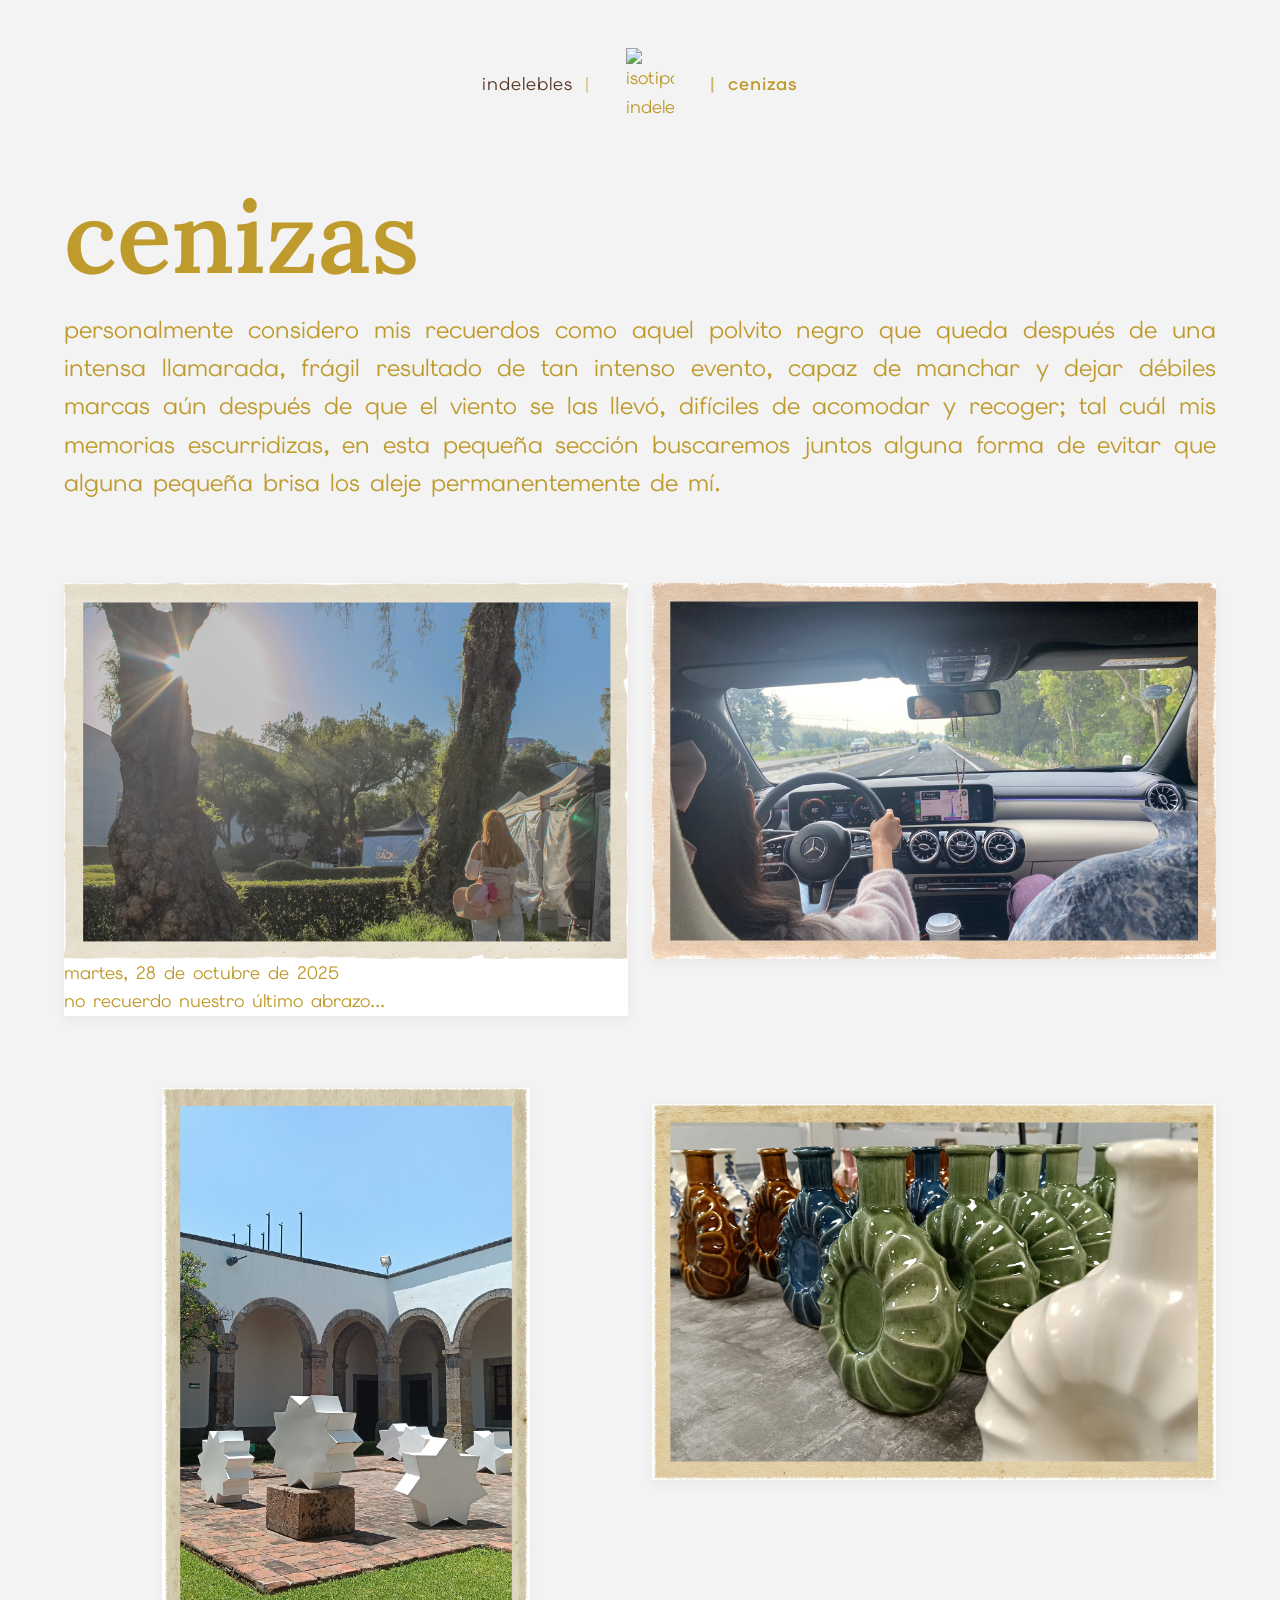
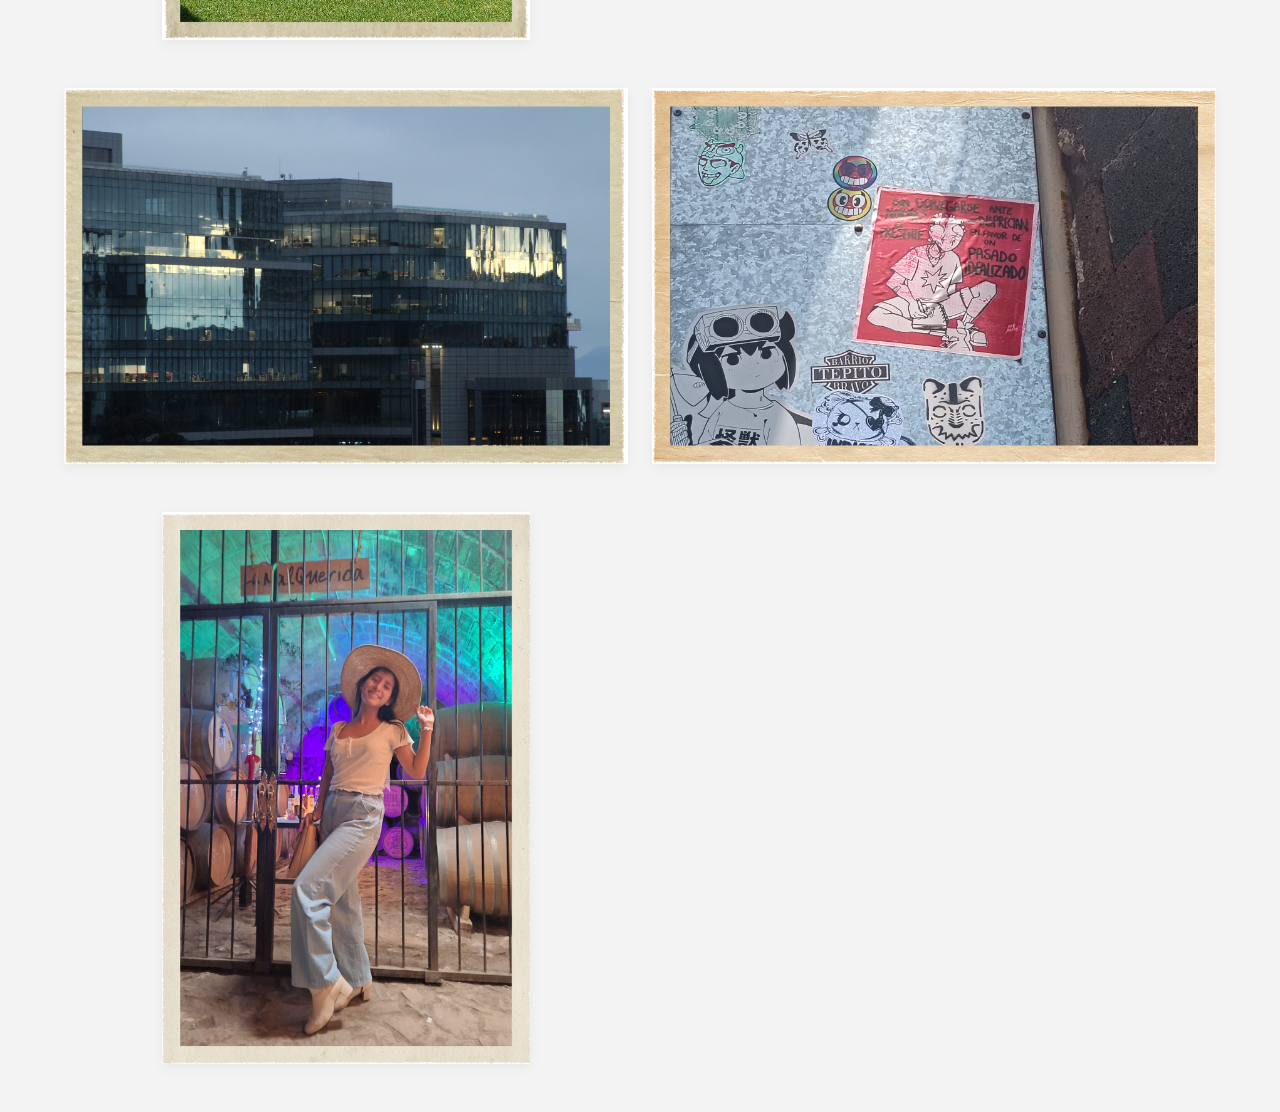
==== cenizas.html @ dd86d841 "Add files via upload" ====
<!DOCTYPE html>
<html lang="es">
<head>
    <meta charset="UTF-8">
    <meta name="viewport" content="width=device-width, initial-scale=1.0">
    <title>Cenizas — Indelebles</title>
    <link rel="stylesheet" href="cenizas.css">
    
    <link href="https://fonts.googleapis.com/css2?family=Elms+Sans&display=swap" rel="stylesheet">
    <link href="https://fonts.googleapis.com/css2?family=Lora:wght@600&display=swap" rel="stylesheet">
</head>

<body>

    <div class="page-container">
        
        <header class="main-header">
            <nav class="nav-navigation">
                <span class="nav-item">indelebles</span>
                <div class="nav-logo">
                    <img src="vector-conejo.svg" alt="Isotipo Indelebles" class="logo-vector">
                </div>
                <span class="nav-item active">cenizas</span>
            </nav>
        </header>

        <main class="main-content">
            
            <section class="intro-section">
                <h1 class="project-title">cenizas</h1>
                <p class="project-description">
                    personalmente considero mis recuerdos como aquel polvito negro que queda después de una intensa llamarada, frágil resultado de tan intenso evento, capaz de manchar y dejar débiles marcas aún después de que el viento se las llevó, difíciles de acomodar y recoger; tal cuál mis memorias escurridizas, en esta pequeña sección buscaremos juntos alguna forma de evitar que alguna pequeña brisa los aleje permanentemente de mí.
                </p>
            </section>

            <section class="gallery-grid">
                
                <figure class="gallery-item item-1">
                    <div class="flip-card-inner">
        
                        <div class="flip-card-front">
                            <img src="01.png" alt="Árboles a contraluz con destello solar">
                        </div>
        
                        <div class="flip-card-back">
                            <p class="fecha-recuerdo">martes, 28 de octubre de 2025</p>
                            <p>no recuerdo nuestro último abrazo...</p>
                        </div>
        
                    </div>
                </figure>

                <figure class="gallery-item item-2">
                    <img src="05.png" alt="Patio con arquería colonial y esculturas blancas de estrellas">
                </figure>

                <figure class="gallery-item item-3">
                    <img src="08.png" alt="Edificio moderno con fachada de cristal reflejando el atardecer">
                </figure>

                <figure class="gallery-item item-4">
                    <img src="10.png" alt="Persona con sombrero posando frente a una reja y barricas de madera">
                </figure>

                <figure class="gallery-item item-5">
                    <img src="03.png" alt="Vista desde el asiento del copiloto en una carretera despejada">
                </figure>

                <figure class="gallery-item item-7">
                    <img src="07.png" alt="Fila de vasijas artesanales de cerámica verde y café">
                </figure>

                <figure class="gallery-item item-9">
                    <img src="09.png" alt="Piso urbano con texturas, stickers y un cartel rojo con ilustraciones">
                </figure>

            </section>
        </main>

    </div>

</body>
</html>
---- cenizas.css ----
/* ==========================================================================
   1. VARIABLES Y CONFIGURACIÓN DEL SISTEMA
   ========================================================================== */
:root {
    /* Paleta de Colores (Extraída de tu diseño original) */
    --color-bg: #f3f3f3;       /* Tono gris claro/durazno de fondo */
    --color-primary: #bf9a2c;  /* Dorado / Ocre de acento */
    --color-dark: #593825;     /* Marrón oscuro para tipografía secundaria */
    --color-white: #ffffff;

    /* Tipografías */
    --font-heading: 'Lora', serif;
    --font-body: 'Elms Sans', sans-serif;

    /* Grid y Espaciados */
    --grid-columns: 12;
    --grid-gap: 24px;
    --max-width: 1484px; /* Tu resolución base de Figma */
}

/* Reset básico para limpiar estilos del navegador */
*, *::before, *::after {
    box-sizing: border-box;
    margin: 0;
    padding: 0;
}

body {
    background-color: var(--color-bg);
    color: var(--color-primary);
    font-family: var(--font-body);
    font-size: 18px;
    line-height: 1.6;
    overflow-x: hidden;
}

/* ==========================================================================
   2. CONTENEDOR MAESTRO (Layout Base)
   ========================================================================== */
.page-container {
    max-width: var(--max-width);
    margin: 0 auto;
    padding: 48px 64px; /* Un colchón limpio en los bordes */
}

/* ==========================================================================
   3. HEADER / NAVEGACIÓN
   ========================================================================== */
.main-header {
    width: 100%;
    margin-bottom: 64px;
}

.nav-navigation {
    display: flex;
    justify-content: center;
    align-items: center;
    gap: 16px;
    font-size: 18px;
    text-transform: lowercase;
}

.nav-item {
    color: var(--color-dark);
    letter-spacing: 1px;
}

/* Separadores visuales (reemplazando los parches absolutos por pseudo-elementos) */
.nav-item::before,
.nav-item::after {
    content: "|";
    margin: 0 12px;
    color: var(--color-primary);
    opacity: 0.7;
}

/* Quitamos los pipes sobrantes de los extremos */
.nav-navigation .nav-item:first-child::before,
.nav-navigation .nav-item:last-child::after {
    content: "";
    margin: 0;
}

.nav-item.active {
    color: var(--color-primary);
    font-weight: 600;
}

.nav-logo {
    display: flex;
    align-items: center;
    padding: 0 8px;
}

.logo-vector {
    width: 48px;
    height: auto;
}

/* ==========================================================================
   4. INTRODUCCIÓN (Título y Párrafo)
   ========================================================================== */
.intro-section {
    display: grid;
    grid-template-columns: repeat(var(--grid-columns), 1fr);
    column-gap: var(--grid-gap);
    margin-bottom: 80px;
}

.project-title {
    grid-column: 1 / span 4;
    font-family: var(--font-heading);
    font-size: 100.98px; /* Ajustado al valor exacto de Figma */
    font-weight: 600;
    line-height: 1;
    color: var(--color-primary);
}

.project-description {
    grid-column: 1 / -1; /* Se extiende a lo largo de toda la retícula abajo del título */
    margin-top: 24px;
    font-size: 24px;
    color: var(--color-primary);
    text-align: justify;
    max-width: 100%;
}

/* ==========================================================================
   5. GALERÍA EN RETÍCULA (CSS Grid Real)
   ========================================================================== */
.gallery-grid {
    display: grid;
    grid-template-columns: repeat(var(--grid-columns), 1fr);
    column-gap: var(--grid-gap);
    row-gap: 48px; /* Controla el espaciado vertical entre filas de imágenes */
    align-items: start;
}

/* Estilos comunes para los contenedores de fotos y los marcos */
.gallery-item {
    background-color: var(--color-white); 
    padding: 0; 
    border: none; /* ¡Aquí quitamos la línea café! */
    box-shadow: 0 4px 12px rgba(0, 0, 0, 0.05); /* Mantenemos la sombra sutil */
    transition: transform 0.3s ease;
}

.gallery-item:hover {
    transform: scale(1.01); /* Un sutil efecto interactivo */
}

.gallery-item img {
    width: 100%;
    height: 100%;
    object-fit: cover;
    display: block;
}

/* ==========================================================================
   6. POSICIONAMIENTO EN LAS 12 COLUMNAS (Bloques Izquierda vs Derecha)
   ========================================================================== */

/* --- COLUMNA IZQUIERDA (Ocupan de la columna 1 a la 6) --- */
.item-1 {
    grid-column: 1 / span 6;
    grid-row: 1; /* Forzamos a que inicie en la fila 1 */
}

.item-2 {
    grid-column: 2 / span 4;
    grid-row: 2; /* Fila 2 */
    margin-top: 24px;
}

.item-3 {
    grid-column: 1 / span 6;
    grid-row: 3; /* Fila 3 */
}

.item-4 {
    grid-column: 2 / span 4;
    grid-row: 4; /* Fila 4 */
}

/* --- COLUMNA DERECHA (Ocupan de la columna 7 a la 12) --- */
.item-5 {
    grid-column: 7 / span 6;
    grid-row: 1; /* Se alinea en la fila 1 a la par del item-1 */
}

.item-7 {
    grid-column: 7 / span 6;
    grid-row: 2; /* Se alinea en la fila 2 a la par del item-2 */
    margin-top: 40px;
}

.item-9 {
    grid-column: 7 / span 6;
    grid-row: 3; /* Se alinea en la fila 3 a la par del item-3 */
}
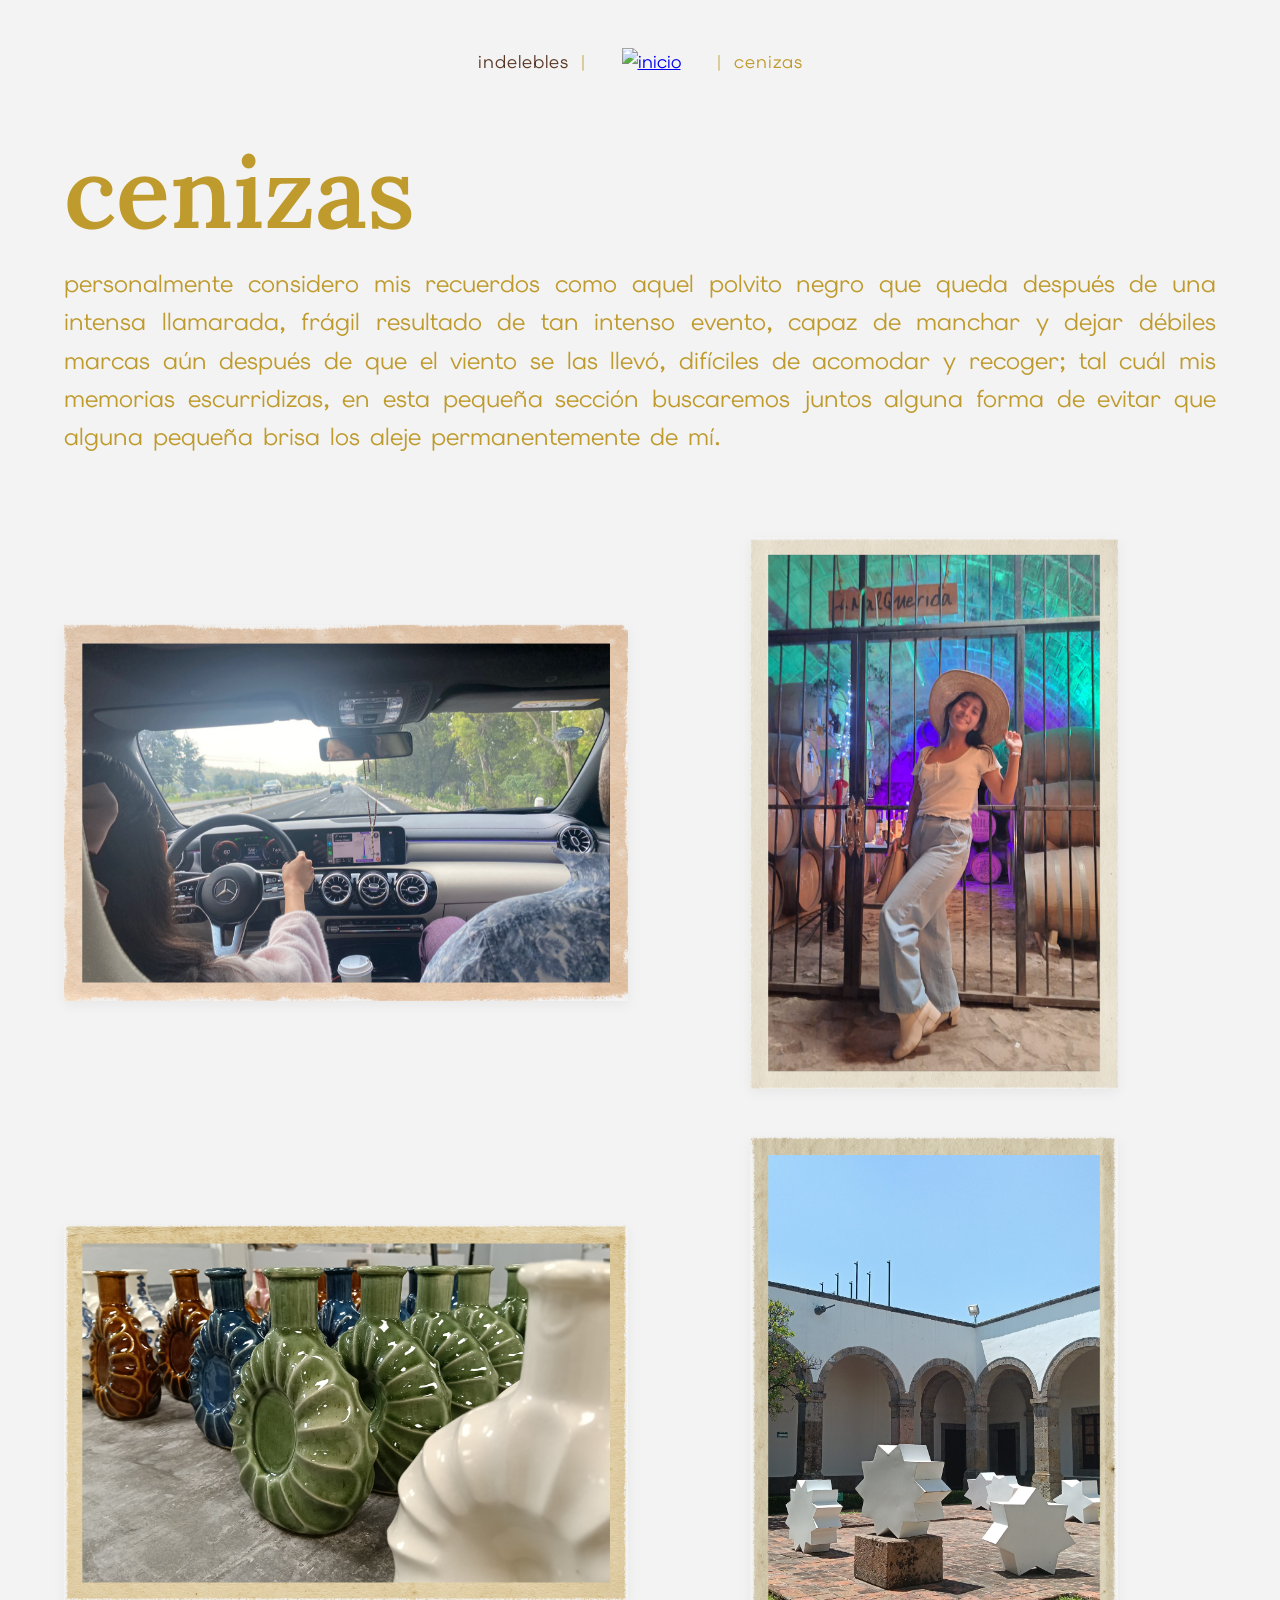
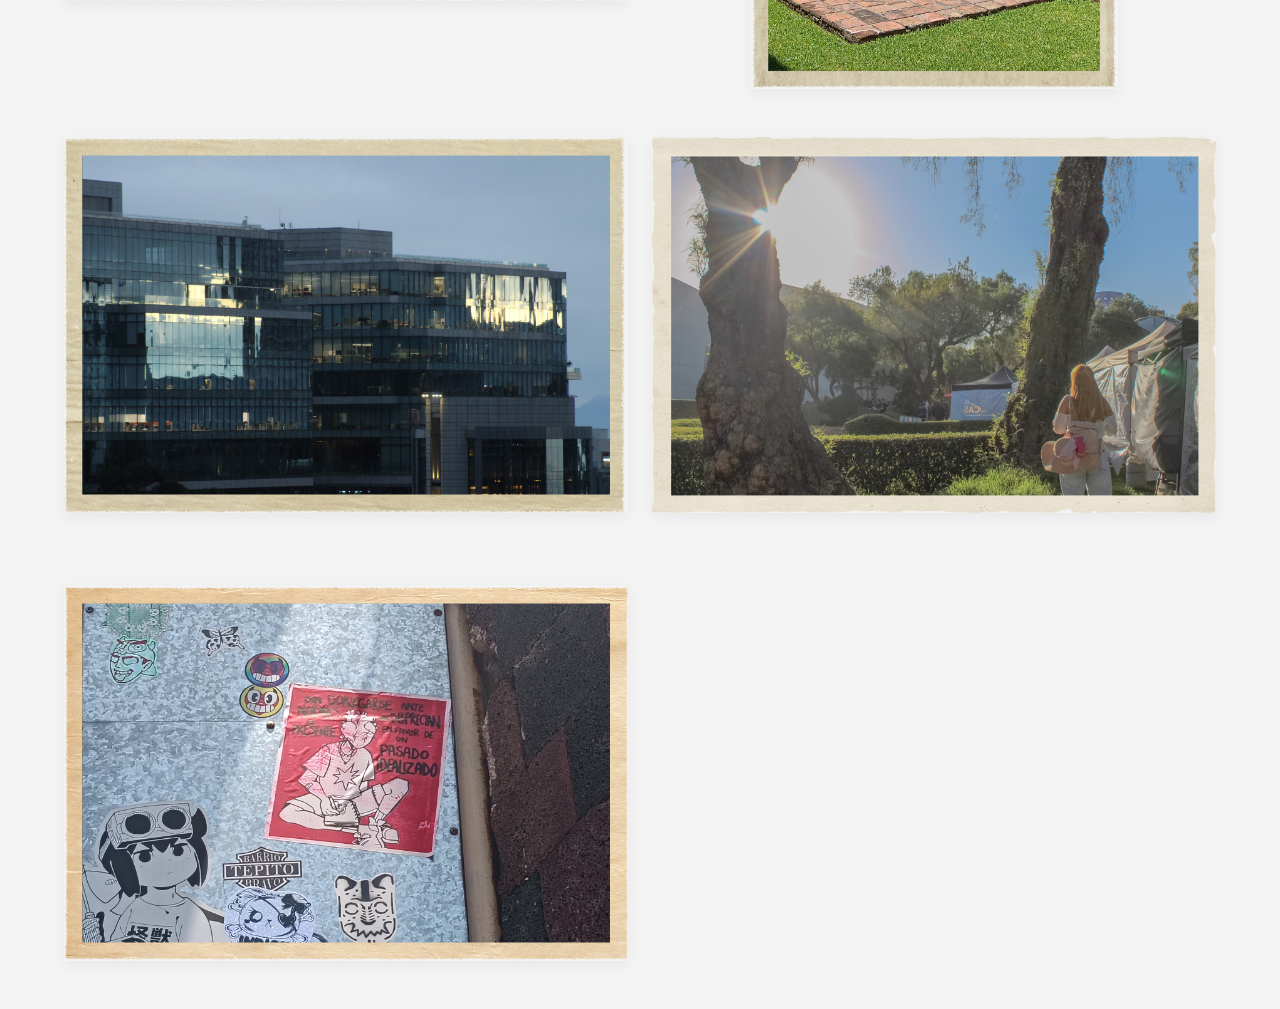
==== commit 4ee0d871: "Add files via upload" ====
--- a/cenizas.html
+++ b/cenizas.html
@@ -16,9 +16,11 @@
         
         <header class="main-header">
             <nav class="nav-navigation">
-                <span class="nav-item">indelebles</span>
+                <a href="indelebles.html" class="nav-item nav-link">indelebles</a>
                 <div class="nav-logo">
-                    <img src="vector-conejo.svg" alt="Isotipo Indelebles" class="logo-vector">
+                    <a href="index.html">
+                        <img src="menu.svg" alt="Inicio" class="logo-vector">
+                    </a>
                 </div>
                 <span class="nav-item active">cenizas</span>
             </nav>
@@ -33,45 +35,90 @@
                 </p>
             </section>
 
-            <section class="gallery-grid">
+<section class="gallery-grid">
                 
                 <figure class="gallery-item item-1">
                     <div class="flip-card-inner">
-        
                         <div class="flip-card-front">
-                            <img src="01.png" alt="Árboles a contraluz con destello solar">
+                            <img src="frontal_01.png" alt="Recuerdo 01">
                         </div>
-        
                         <div class="flip-card-back">
-                            <p class="fecha-recuerdo">martes, 28 de octubre de 2025</p>
-                            <p>no recuerdo nuestro último abrazo...</p>
+                            <p class="fecha-recuerdo">Fecha del recuerdo 1</p>
+                            <p>Texto de esta memoria...</p>
                         </div>
-        
                     </div>
                 </figure>
 
                 <figure class="gallery-item item-2">
-                    <img src="05.png" alt="Patio con arquería colonial y esculturas blancas de estrellas">
+                    <div class="flip-card-inner">
+                        <div class="flip-card-front">
+                            <img src="frontal_02.png" alt="Recuerdo 02">
+                        </div>
+                        <div class="flip-card-back">
+                            <p class="fecha-recuerdo">Fecha del recuerdo 2</p>
+                            <p>Texto de esta memoria...</p>
+                        </div>
+                    </div>
                 </figure>
 
                 <figure class="gallery-item item-3">
-                    <img src="08.png" alt="Edificio moderno con fachada de cristal reflejando el atardecer">
+                    <div class="flip-card-inner">
+                        <div class="flip-card-front">
+                            <img src="frontal_03.png" alt="Recuerdo 03">
+                        </div>
+                        <div class="flip-card-back">
+                            <p class="fecha-recuerdo">Fecha del recuerdo 3</p>
+                            <p>Texto de esta memoria...</p>
+                        </div>
+                    </div>
                 </figure>
 
                 <figure class="gallery-item item-4">
-                    <img src="10.png" alt="Persona con sombrero posando frente a una reja y barricas de madera">
+                    <div class="flip-card-inner">
+                        <div class="flip-card-front">
+                            <img src="frontal_04.png" alt="Recuerdo 04">
+                        </div>
+                        <div class="flip-card-back">
+                            <p class="fecha-recuerdo">Fecha del recuerdo 4</p>
+                            <p>Texto de esta memoria...</p>
+                        </div>
+                    </div>
                 </figure>
 
                 <figure class="gallery-item item-5">
-                    <img src="03.png" alt="Vista desde el asiento del copiloto en una carretera despejada">
+                    <div class="flip-card-inner">
+                        <div class="flip-card-front">
+                            <img src="frontal_05.png" alt="Recuerdo 05">
+                        </div>
+                        <div class="flip-card-back">
+                            <p class="fecha-recuerdo">Fecha del recuerdo 5</p>
+                            <p>Texto de esta memoria...</p>
+                        </div>
+                    </div>
+                </figure>
+
+                <figure class="gallery-item item-6">
+                    <div class="flip-card-inner">
+                        <div class="flip-card-front">
+                            <img src="frontal_06.png" alt="Recuerdo 06">
+                        </div>
+                        <div class="flip-card-back">
+                            <p class="fecha-recuerdo">Fecha del recuerdo 6</p>
+                            <p>Texto de esta memoria...</p>
+                        </div>
+                    </div>
                 </figure>
 
                 <figure class="gallery-item item-7">
-                    <img src="07.png" alt="Fila de vasijas artesanales de cerámica verde y café">
-                </figure>
-
-                <figure class="gallery-item item-9">
-                    <img src="09.png" alt="Piso urbano con texturas, stickers y un cartel rojo con ilustraciones">
+                    <div class="flip-card-inner">
+                        <div class="flip-card-front">
+                            <img src="frontal_07.png" alt="Recuerdo 07">
+                        </div>
+                        <div class="flip-card-back">
+                            <p class="fecha-recuerdo">Fecha del recuerdo 7</p>
+                            <p>Texto de esta memoria...</p>
+                        </div>
+                    </div>
                 </figure>
 
             </section>
@@ -79,5 +126,42 @@
 
     </div>
 
+    <div class="modal-overlay" id="overlay"></div>
+
+    <script>
+    const postales = document.querySelectorAll('.gallery-item');
+    const overlay = document.getElementById('overlay');
+
+        postales.forEach(postal => {
+            postal.addEventListener('click', () => {
+                
+                if(postal.classList.contains('is-expanded')) {
+                    // Si la postal ya está grande, el clic sirve para voltearla (Cara A o Cara B)
+                    postal.classList.toggle('is-flipped');
+                } else {
+                    // Si está pequeña en la retícula, cerramos otras y reseteamos sus giros
+                    postales.forEach(p => {
+                        p.classList.remove('is-expanded');
+                        p.classList.remove('is-flipped');
+                    });
+                    
+                    // Y finalmente hacemos grande la postal seleccionada
+                    postal.classList.add('is-expanded');
+                    overlay.classList.add('is-active');
+                }
+            });
+        });
+
+        // Ahora, para cerrar la postal, el clic debe ser en el telón de fondo oscuro
+        overlay.addEventListener('click', () => {
+            postales.forEach(p => {
+                p.classList.remove('is-expanded');
+                // Es vital quitarle el giro al cerrar para que la próxima vez inicie de frente
+                p.classList.remove('is-flipped'); 
+            });
+            overlay.classList.remove('is-active');
+        });
+    </script>
+
 </body>
 </html>
--- a/cenizas.css
+++ b/cenizas.css
@@ -27,11 +27,12 @@
 
 body {
     background-color: var(--color-bg);
-    color: var(--color-primary);
+    color: var(--color-primary); /* En indelebles.css puede que tengas el color dark, consérvalo */
     font-family: var(--font-body);
     font-size: 18px;
     line-height: 1.6;
     overflow-x: hidden;
+    overflow-y: scroll; /* <-- Esta es la regla clave que elimina el salto */
 }
 
 /* ==========================================================================
@@ -62,7 +63,19 @@
 
 .nav-item {
     color: var(--color-dark);
-    letter-spacing: 1px;
+    letter-spacing: 1px; 
+}
+
+/* Limpiamos el subrayado y forzamos el color café incluso si ya se le dio clic */
+.nav-link,
+.nav-link:visited {
+    text-decoration: none;
+    color: var(--color-dark); /* Esta es la línea clave que elimina el morado */
+    transition: opacity 0.3s ease;
+}
+
+.nav-link:hover {
+    opacity: 0.7;
 }
 
 /* Separadores visuales (reemplazando los parches absolutos por pseudo-elementos) */
@@ -83,7 +96,7 @@
 
 .nav-item.active {
     color: var(--color-primary);
-    font-weight: 600;
+    font-weight: normal; /* Cambiamos 600 por normal, o simplemente puedes borrar la línea */
 }
 
 .nav-logo {
@@ -110,7 +123,7 @@
 .project-title {
     grid-column: 1 / span 4;
     font-family: var(--font-heading);
-    font-size: 100.98px; /* Ajustado al valor exacto de Figma */
+    font-size: 100px; /* Ajustado al valor exacto de Figma */
     font-weight: 600;
     line-height: 1;
     color: var(--color-primary);
@@ -140,13 +153,88 @@
 .gallery-item {
     background-color: var(--color-white); 
     padding: 0; 
-    border: none; /* ¡Aquí quitamos la línea café! */
-    box-shadow: 0 4px 12px rgba(0, 0, 0, 0.05); /* Mantenemos la sombra sutil */
+    border: none; 
+    box-shadow: 0 4px 12px rgba(0, 0, 0, 0.05); 
     transition: transform 0.3s ease;
-}
-
-.gallery-item:hover {
-    transform: scale(1.01); /* Un sutil efecto interactivo */
+    cursor: pointer; /* ¡Esta es la línea mágica que cambia la flecha por la manita! */
+}
+
+/* ==========================================================================
+   EFECTO FLIP CARD (Postales interactivas)
+   ========================================================================== */
+
+/* 1. El contenedor principal (Tu clase existente) */
+.gallery-item {
+    background-color: transparent; /* Importante para que no se vea un fondo sólido al girar */
+    perspective: 1000px; /* Esto le dice al navegador que el objeto tiene profundidad 3D */
+}
+
+/* 2. El mecanismo interno que ejecuta la rotación */
+.flip-card-inner {
+    position: relative;
+    width: 100%;
+    height: 100%;
+    text-align: center;
+    transition: transform 0.8s cubic-bezier(0.4, 0, 0.2, 1); /* Una transición suave y fluida */
+    transform-style: preserve-3d; /* Mantiene a los hijos en un espacio 3D */
+}
+
+/* 3. El disparador: Al pasar el cursor, el interior gira 180 grados */
+.gallery-item:hover .flip-card-inner {
+    transform: rotateY(180deg);
+}
+
+/* 4. Propiedades compartidas para ambas caras */
+.flip-card-front, 
+.flip-card-back {
+    width: 100%;
+    -webkit-backface-visibility: hidden; /* Soporte para Safari */
+    backface-visibility: hidden; /* Oculta la cara que está de espaldas */
+}
+
+/* 5. Estilos de la Cara A (Frente) */
+.flip-card-front {
+    /* Al no tener position absolute, la imagen define la altura real de la tarjeta */
+    position: relative; 
+}
+
+.flip-card-front img {
+    width: 100%;
+    height: auto; /* Mantiene la proporción natural de tu fotografía */
+    display: block;
+}
+
+/* 6. Estilos de la Cara B (Reverso) */
+.flip-card-back {
+    position: absolute; 
+    top: 0;
+    left: 0;
+    height: 100%;
+    width: 100%;
+    
+    /* Mantenemos el comportamiento del fondo, pero quitamos la URL de la imagen */
+    background-size: cover; 
+    background-position: center; 
+    background-repeat: no-repeat; 
+       
+    color: var(--color-dark);
+    transform: rotateY(180deg);
+    padding: 32px;
+    
+    display: flex;
+    flex-direction: column;
+    justify-content: center;
+    align-items: flex-start;
+    text-align: left;
+    
+    border: none; 
+}
+
+/* Ajustes tipográficos para el texto del reverso */
+.fecha-recuerdo {
+    font-weight: bold;
+    margin-bottom: 16px;
+    font-size: 20px;
 }
 
 .gallery-item img {
@@ -163,38 +251,165 @@
 /* --- COLUMNA IZQUIERDA (Ocupan de la columna 1 a la 6) --- */
 .item-1 {
     grid-column: 1 / span 6;
-    grid-row: 1; /* Forzamos a que inicie en la fila 1 */
-}
-
-.item-2 {
-    grid-column: 2 / span 4;
-    grid-row: 2; /* Fila 2 */
-    margin-top: 24px;
+    grid-row: 1; 
+    align-self: center; /* Alineación mágica al centro vertical de la fila */
+    margin-top: 0; 
 }
 
 .item-3 {
     grid-column: 1 / span 6;
-    grid-row: 3; /* Fila 3 */
+    grid-row: 2; 
+    align-self: center; /* Alineación mágica al centro vertical de la fila */
+    margin-top: 0;
+}
+
+.item-5 {
+    grid-column: 1 / span 6;
+    grid-row: 3; 
+    margin-top: 0; /* Limpiamos el margen para alinearlas a la misma altura */
+}
+
+.item-7 {
+    grid-column: 1 / span 6;
+    grid-row: 4; 
+    margin-top: 24px;
+}
+
+/* --- COLUMNA DERECHA (Ocupan de la columna 7 a la 12) --- */
+.item-2 {
+    grid-column: 8 / span 4; /* Vertical y centrada en su mitad */
+    grid-row: 1; 
+    margin-top: 0; /* Limpiamos márgenes para que la izquierda se centre exacto */
 }
 
 .item-4 {
-    grid-column: 2 / span 4;
-    grid-row: 4; /* Fila 4 */
-}
-
-/* --- COLUMNA DERECHA (Ocupan de la columna 7 a la 12) --- */
-.item-5 {
-    grid-column: 7 / span 6;
-    grid-row: 1; /* Se alinea en la fila 1 a la par del item-1 */
-}
-
-.item-7 {
-    grid-column: 7 / span 6;
-    grid-row: 2; /* Se alinea en la fila 2 a la par del item-2 */
-    margin-top: 40px;
-}
-
-.item-9 {
-    grid-column: 7 / span 6;
-    grid-row: 3; /* Se alinea en la fila 3 a la par del item-3 */
+    grid-column: 8 / span 4; /* Vertical y centrada en su mitad */
+    grid-row: 2; 
+    margin-top: 0;
+}
+
+.item-6 {
+    grid-column: 7 / span 6; 
+    grid-row: 3; 
+    margin-top: 0; /* Limpiamos el margen asimétrico para que empate perfecto con la 5 */
+}
+
+/* ==========================================================================
+   MODO ENFOQUE (POSTAL EXPANDIDA)
+   ========================================================================== */
+
+/* 1. El telón oscuro (Oculto por defecto) */
+.modal-overlay {
+    position: fixed;
+    top: 0;
+    left: 0;
+    width: 100vw;
+    height: 100vh;
+    background-color: #593825; /* Tono oscuro de tu paleta */
+    z-index: 99;
+    opacity: 0;
+    pointer-events: none;
+    transition: opacity 0.4s ease;
+}
+
+.modal-overlay.is-active {
+    opacity: 50%;
+    pointer-events: auto;
+}
+
+/* 2. El estado "Grande" de la postal */
+.gallery-item.is-expanded {
+    position: fixed;
+    top: 50%;
+    left: 50%;
+    transform: translate(-50%, -50%);
+    width: 90vw;
+    max-width: 800px; 
+    height: auto; /* Cambiamos el 70vh por auto para que respete la foto */
+    z-index: 100;
+    margin: 0; 
+    cursor: pointer;
+}
+
+/* Regla nueva para proteger la proporción de la fotografía al expandirse */
+.gallery-item.is-expanded .flip-card-front img {
+    width: 100%;
+    height: auto;
+    max-height: 85vh; /* Protege que no se desborde hacia arriba o abajo en la pantalla */
+    object-fit: contain; /* Fuerza a que se muestre completa sin cortes */
+}
+
+/* 3. Ajuste lógico del Flip Card */
+/* Quitamos el giro al pasar el cursor para que no pase nada por accidente */
+.gallery-item:hover .flip-card-inner {
+    transform: none; 
+}
+
+/* Activamos el giro SOLO cuando la postal expandida recibe la clase 'is-flipped' */
+.gallery-item.is-expanded.is-flipped .flip-card-inner {
+    transform: rotateY(180deg);
+}
+
+/* Aseguramos que la imagen y la tarjeta tomen la nueva altura grande */
+.gallery-item.is-expanded .flip-card-front,
+.gallery-item.is-expanded .flip-card-back {
+    height: 100%;
+}
+
+/* ==========================================================================
+   EXCEPCIÓN PARA POSTALES VERTICALES EN MODO ENFOQUE
+   ========================================================================== */
+
+/* Apuntamos a las postales 2 y 4 (Tus verdaderas verticales) */
+.item-2.is-expanded,
+.item-4.is-expanded {
+    width: fit-content; 
+    height: 85vh;       
+    max-width: 90vw;    
+}
+
+.item-2.is-expanded .flip-card-front img,
+.item-4.is-expanded .flip-card-front img {
+    width: auto;
+    height: 100%;
+    max-height: none; 
+}
+
+/* ==========================================================================
+   TEXTURAS INDIVIDUALES PARA LA CARA B (CONTRACARAS)
+   ========================================================================== */
+
+/* Postal 1 */
+.item-1 .flip-card-back {
+    background-image: url('reves_01.png'); /* Cambia esto por el nombre exacto de tu imagen */
+}
+
+/* Postal 2 (Vertical) */
+.item-2 .flip-card-back {
+    background-image: url('reves_02.png'); 
+}
+
+/* Postal 3 */
+.item-3 .flip-card-back {
+    background-image: url('reves_03.png'); 
+}
+
+/* Postal 4 (Vertical) */
+.item-4 .flip-card-back {
+    background-image: url('reves_04.png'); 
+}
+
+/* Postal 5 */
+.item-5 .flip-card-back {
+    background-image: url('reves_05.png'); 
+}
+
+/* Postal 6 */
+.item-6 .flip-card-back {
+    background-image: url('reves_06.png'); 
+}
+
+/* Postal 7 */
+.item-7 .flip-card-back {
+    background-image: url('reves_07.png'); 
 }
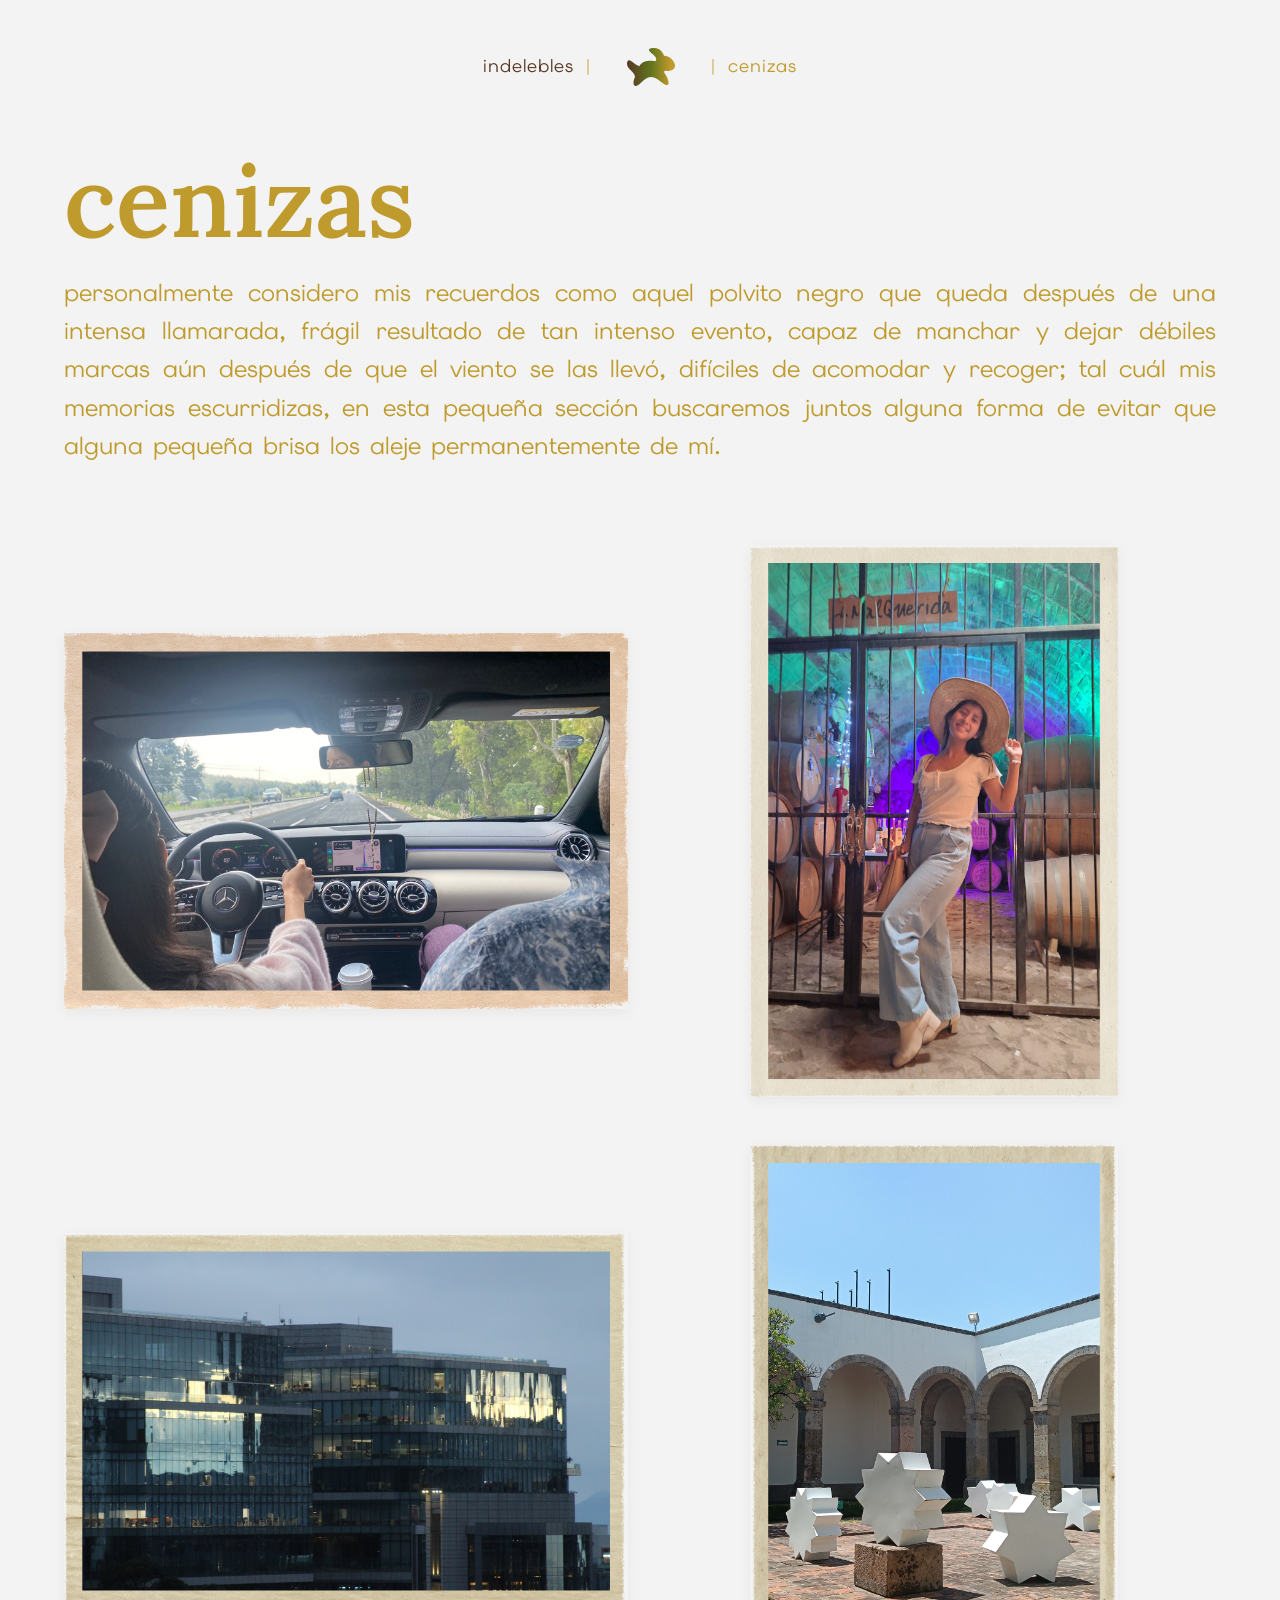
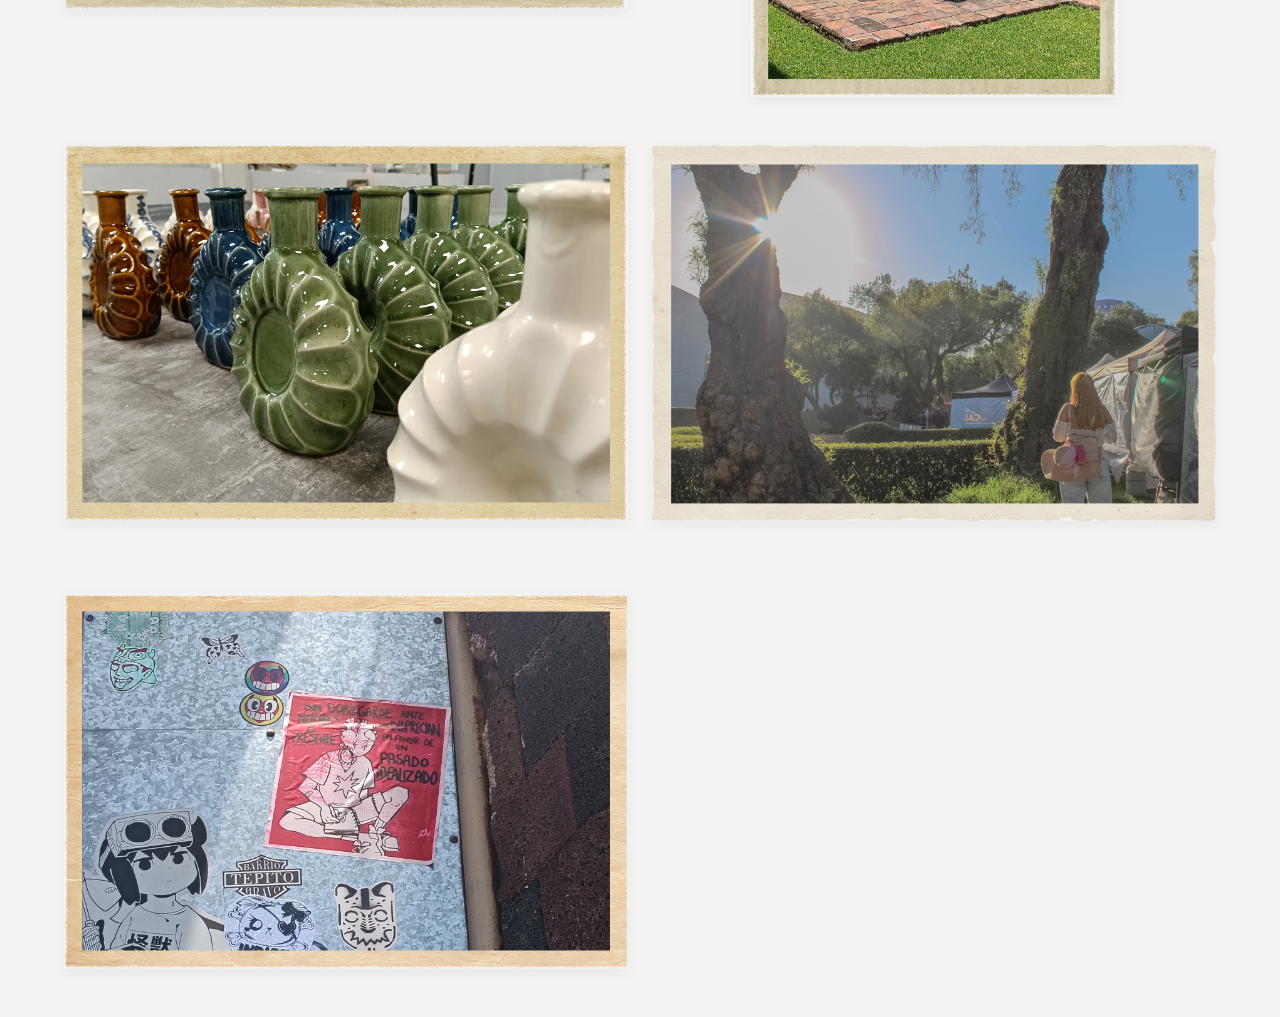
==== commit d80e8233: "Add files via upload" ====
--- a/cenizas.html
+++ b/cenizas.html
@@ -3,9 +3,11 @@
 <head>
     <meta charset="UTF-8">
     <meta name="viewport" content="width=device-width, initial-scale=1.0">
-    <title>Cenizas — Indelebles</title>
+    <title>Cenizas</title>
+
+    <link rel="icon" type="image/svg+xml" href="menu.svg">
+
     <link rel="stylesheet" href="cenizas.css">
-    
     <link href="https://fonts.googleapis.com/css2?family=Elms+Sans&display=swap" rel="stylesheet">
     <link href="https://fonts.googleapis.com/css2?family=Lora:wght@600&display=swap" rel="stylesheet">
 </head>
@@ -43,8 +45,8 @@
                             <img src="frontal_01.png" alt="Recuerdo 01">
                         </div>
                         <div class="flip-card-back">
-                            <p class="fecha-recuerdo">Fecha del recuerdo 1</p>
-                            <p>Texto de esta memoria...</p>
+                            <p class="fecha-recuerdo">6 de julio de 2023</p>
+                            <p>Esa fue la primera vez que me subí a un carro en el lugar del conductor, el que se ve a la derecha es el jefe de mi mami, don mau, no recuerdo porqué pero creyó que era una increíble idea colocar al volante en la carretera a Cuautla a alguien que en su vida había tocado un acelerador o un freno, sin duda siempre fue muy temerario, ese día casi se le escapa el corazón a mi mamá y era casi cómica la diferencia de actitudes entre ella y don mau, él tan tranquilo como si yo fuera la conductora más experimentada posible, ella tan nerviosa como si yo estuviera pilotando una nave espacial directo a jupiter, a veces trato de recordar eso y pensar que a veces it’s not that deep, sólo hay que hacer las cosas y dejarlo ser.</p>
                         </div>
                     </div>
                 </figure>
@@ -55,8 +57,8 @@
                             <img src="frontal_02.png" alt="Recuerdo 02">
                         </div>
                         <div class="flip-card-back">
-                            <p class="fecha-recuerdo">Fecha del recuerdo 2</p>
-                            <p>Texto de esta memoria...</p>
+                            <p class="fecha-recuerdo">30 de marzo de 2024</p>
+                            <p>ese viaje es de mis favoritos, tequila tiene algo que me gusta mucho, algo que definitivamente no tiene nada que ver con la bebida alcohólica, aunque seguramente tampoco tenga que ver con el calor, allá existe tanto color y movimiento, se siente diferente a la ciudad o mi pueblo, todo pareciera que es divertido o jovial, todos quieren ir a algún lugar, siempre hay algo que hacer, algo que ver, algo que conocer, algo que saber, algo que reír y eso me gustó mucho, caminar en la tierra tan seca y polvosa, ver las montañas que nos rodeaban, sentir el sol seco y el viento de la carretera en mi rostro, es un viaje que guardo en mi corazón y cada tanto me gusta pensar que sigo allá.</p>
                         </div>
                     </div>
                 </figure>
@@ -64,11 +66,11 @@
                 <figure class="gallery-item item-3">
                     <div class="flip-card-inner">
                         <div class="flip-card-front">
-                            <img src="frontal_03.png" alt="Recuerdo 03">
+                            <img src="frontal_05.png" alt="Recuerdo 03">
                         </div>
                         <div class="flip-card-back">
-                            <p class="fecha-recuerdo">Fecha del recuerdo 3</p>
-                            <p>Texto de esta memoria...</p>
+                            <p class="fecha-recuerdo">04 de agosto de 2025</p>
+                            <p>normalmente las mañanas en Santa Fe son muy nubladas, al menos las que siempre me toca ver, creo que tiene mucho que ver con que estemos en la punta de un cerro aunado a que tengo la costumbre de llegar a la uni muy muy temprano o muy muy tarde, en el primer caso; llego cuando aún está todo oscuro y no hay señal alguna del sol y en el segundo caso llego cuando todo espectáculo matutino ha terminado. sin embargo, ese día se me hizo un poquito tarde, no mucho, el equivalente a tardarme un poco más peinandome pero sin llegar al retraso que me impide verlo, apenas lo suficiente como para que cuando las puertas del elevador se abrieron en el 5to piso y yo pasara por el ventanal de cristal, el cielo me llamara la atención como diciendo “¡aquí!, ¡aquí!, ¡yo!, ¡bonito!, ¡bonito!”</p>
                         </div>
                     </div>
                 </figure>
@@ -79,8 +81,8 @@
                             <img src="frontal_04.png" alt="Recuerdo 04">
                         </div>
                         <div class="flip-card-back">
-                            <p class="fecha-recuerdo">Fecha del recuerdo 4</p>
-                            <p>Texto de esta memoria...</p>
+                            <p class="fecha-recuerdo">16 de abril de 2026</p>
+                            <p>jalisco tiene algo que me encanta, primero fue tequila, después fue guadalajara. ese fue mi primer primerísimo viaje sola, desde tener que empacar mi maleta sin que mi mami empacara la suya, hasta cruzar una ciudad entera para llegar a un airbnb que yo solita reservé, pasando por tener que abordar un avión solita y debo decir que me encantó, hay algo en estar solita en una ciudad que me emocionó mucho, además saber que estaba ahí porque estaba en un congreso me hizo sentir voladisima, me sentí una adulta recorriendo el mundo junto a su profesión, conocí personas increíbles, ví lugares hermosos y aunque me quemé como si hubiera estado en un desierto creo que valió cada segundo de miedo y de nervios. ansío volver a vivir una experiencia así.</p>
                         </div>
                     </div>
                 </figure>
@@ -88,11 +90,11 @@
                 <figure class="gallery-item item-5">
                     <div class="flip-card-inner">
                         <div class="flip-card-front">
-                            <img src="frontal_05.png" alt="Recuerdo 05">
+                            <img src="frontal_03.png" alt="Recuerdo 05">
                         </div>
                         <div class="flip-card-back">
-                            <p class="fecha-recuerdo">Fecha del recuerdo 5</p>
-                            <p>Texto de esta memoria...</p>
+                            <p class="fecha-recuerdo">25 de marzo de 2026</p>
+                            <p>xochi tiene un lugar especial en mi corazón, de ahí viene mi familia y personas especiales que han formado parte de mi vida, de ahí vienen grandes recuerdos y anécdotas, reuniones y comidas especiales, pero ese día tiene otra categoría. fue una de las pocas veces que ví un trabajo industrialioso del que me sintiera tan colmada de felicidad, trabajamos durante semanas para conseguir todas esas botellitas y verlas finalizadas me hizo sentir dichosa, saber que había participado en eso, que lo había hecho en compañía de mis amigos, y sobre todo que aún si algunos habían desistido en el camino yo no lo había hecho y esas botellitas tan preciosas eran el resultado de poder mantener la constancia por una ocasión tan siquiera. todavía las veo y me siento bienaventurada.</p>
                         </div>
                     </div>
                 </figure>
@@ -103,8 +105,8 @@
                             <img src="frontal_06.png" alt="Recuerdo 06">
                         </div>
                         <div class="flip-card-back">
-                            <p class="fecha-recuerdo">Fecha del recuerdo 6</p>
-                            <p>Texto de esta memoria...</p>
+                            <p class="fecha-recuerdo">09 de noviembre de 2025</p>
+                            <p>ese día por primera vez escuché jazz en vivo, y probablemente diría que escuché conscientemente jazz, lo había escuchado, no diré que nunca en mi vida había oído alguna canción del género, pero sentarme bajo un enorme árbol, cerrar los ojos y dejar que los instrumentos entrarán en lo profundo de mi corazón fue una de las experiencias que más me han marcado, fuí con dos amigos muy aficionados al jazz y creo que eso lo hizo más interesante, me gustó mucho ver sus reacciones y que se emocionaran como niños pequeños con cada grupo que se presentaba.</p>
                         </div>
                     </div>
                 </figure>
@@ -115,8 +117,8 @@
                             <img src="frontal_07.png" alt="Recuerdo 07">
                         </div>
                         <div class="flip-card-back">
-                            <p class="fecha-recuerdo">Fecha del recuerdo 7</p>
-                            <p>Texto de esta memoria...</p>
+                            <p class="fecha-recuerdo">30 de mayo de 2026</p>
+                            <p>me gusta mucho encontrar stickers pegados en las calles, se me hace una preciosa forma de transcender, acción tan ansiada por los humanos, alguien dedica un tiempo únicamente a hacer un diseño que le representa algo, que le significa de alguna manera, camina hasta encontrar un lugar que le hace decir “sí, aquí” y lo deja: con la esperanza de que alguien se detenga y le signifique algo, ¿las personas que han hecho los stickers que me gustan sabrán lo mucho que me representan? lo hacen desinteresadamente, algunos ni siquiera tienen un usuario de instagram para que los sigas, sólo son ellos, su mensaje y un medio que trasciende tiempos, desde el tiempo que ellos decidieron dejarlos ahí, hasta el tiempo en que alguien (como yo) los encuentra y ama efímeramente.</p>
                         </div>
                     </div>
                 </figure>
--- a/cenizas.css
+++ b/cenizas.css
@@ -99,13 +99,23 @@
     font-weight: normal; /* Cambiamos 600 por normal, o simplemente puedes borrar la línea */
 }
 
+/* Centrado vertical matemático del logo */
 .nav-logo {
     display: flex;
     align-items: center;
     padding: 0 8px;
 }
 
-.logo-vector {
+/* ESTA REGLA MATA EL ESPACIO FANTASMA */
+.nav-logo a {
+    display: flex; 
+    align-items: center;
+    text-decoration: none;
+}
+
+/* Le quitamos cualquier margen por defecto a la imagen */
+.nav-logo a img {
+    display: block; 
     width: 48px;
     height: auto;
 }
@@ -212,7 +222,6 @@
     height: 100%;
     width: 100%;
     
-    /* Mantenemos el comportamiento del fondo, pero quitamos la URL de la imagen */
     background-size: cover; 
     background-position: center; 
     background-repeat: no-repeat; 
@@ -221,27 +230,27 @@
     transform: rotateY(180deg);
     padding: 32px;
     
+    /* 1. LA MAGIA DEL SCROLL: Permitimos que el texto excedente se deslice */
+    overflow-y: auto;
+    
+    /* 2. TEXTURA LIMPIA: Ocultamos la barra en Firefox para no arruinar el papel */
+    scrollbar-width: none;
+    
     display: flex;
     flex-direction: column;
-    justify-content: center;
+    
+    /* 3. EL TRUCO VITAL: Cambiamos 'center' por 'flex-start'. 
+       Esto asegura que el texto empiece desde arriba y no se corte el inicio. */
+    justify-content: flex-start; 
+    
     align-items: flex-start;
     text-align: left;
-    
     border: none; 
 }
 
-/* Ajustes tipográficos para el texto del reverso */
-.fecha-recuerdo {
-    font-weight: bold;
-    margin-bottom: 16px;
-    font-size: 20px;
-}
-
-.gallery-item img {
-    width: 100%;
-    height: 100%;
-    object-fit: cover;
-    display: block;
+/* 4. TEXTURA LIMPIA: Ocultamos la barra en Chrome, Edge y Safari */
+.flip-card-back::-webkit-scrollbar {
+    display: none;
 }
 
 /* ==========================================================================
@@ -320,14 +329,18 @@
 /* 2. El estado "Grande" de la postal */
 .gallery-item.is-expanded {
     position: fixed;
-    top: 50%;
-    left: 50%;
-    transform: translate(-50%, -50%);
+    
+    /* Centrado absoluto infalible sin transformaciones */
+    top: 0;
+    bottom: 0;
+    left: 0;
+    right: 0;
+    margin: auto; 
+    
     width: 90vw;
     max-width: 800px; 
-    height: auto; /* Cambiamos el 70vh por auto para que respete la foto */
+    height: fit-content; /* Cambiamos 'auto' por 'fit-content' para que abrace la foto */
     z-index: 100;
-    margin: 0; 
     cursor: pointer;
 }
 
